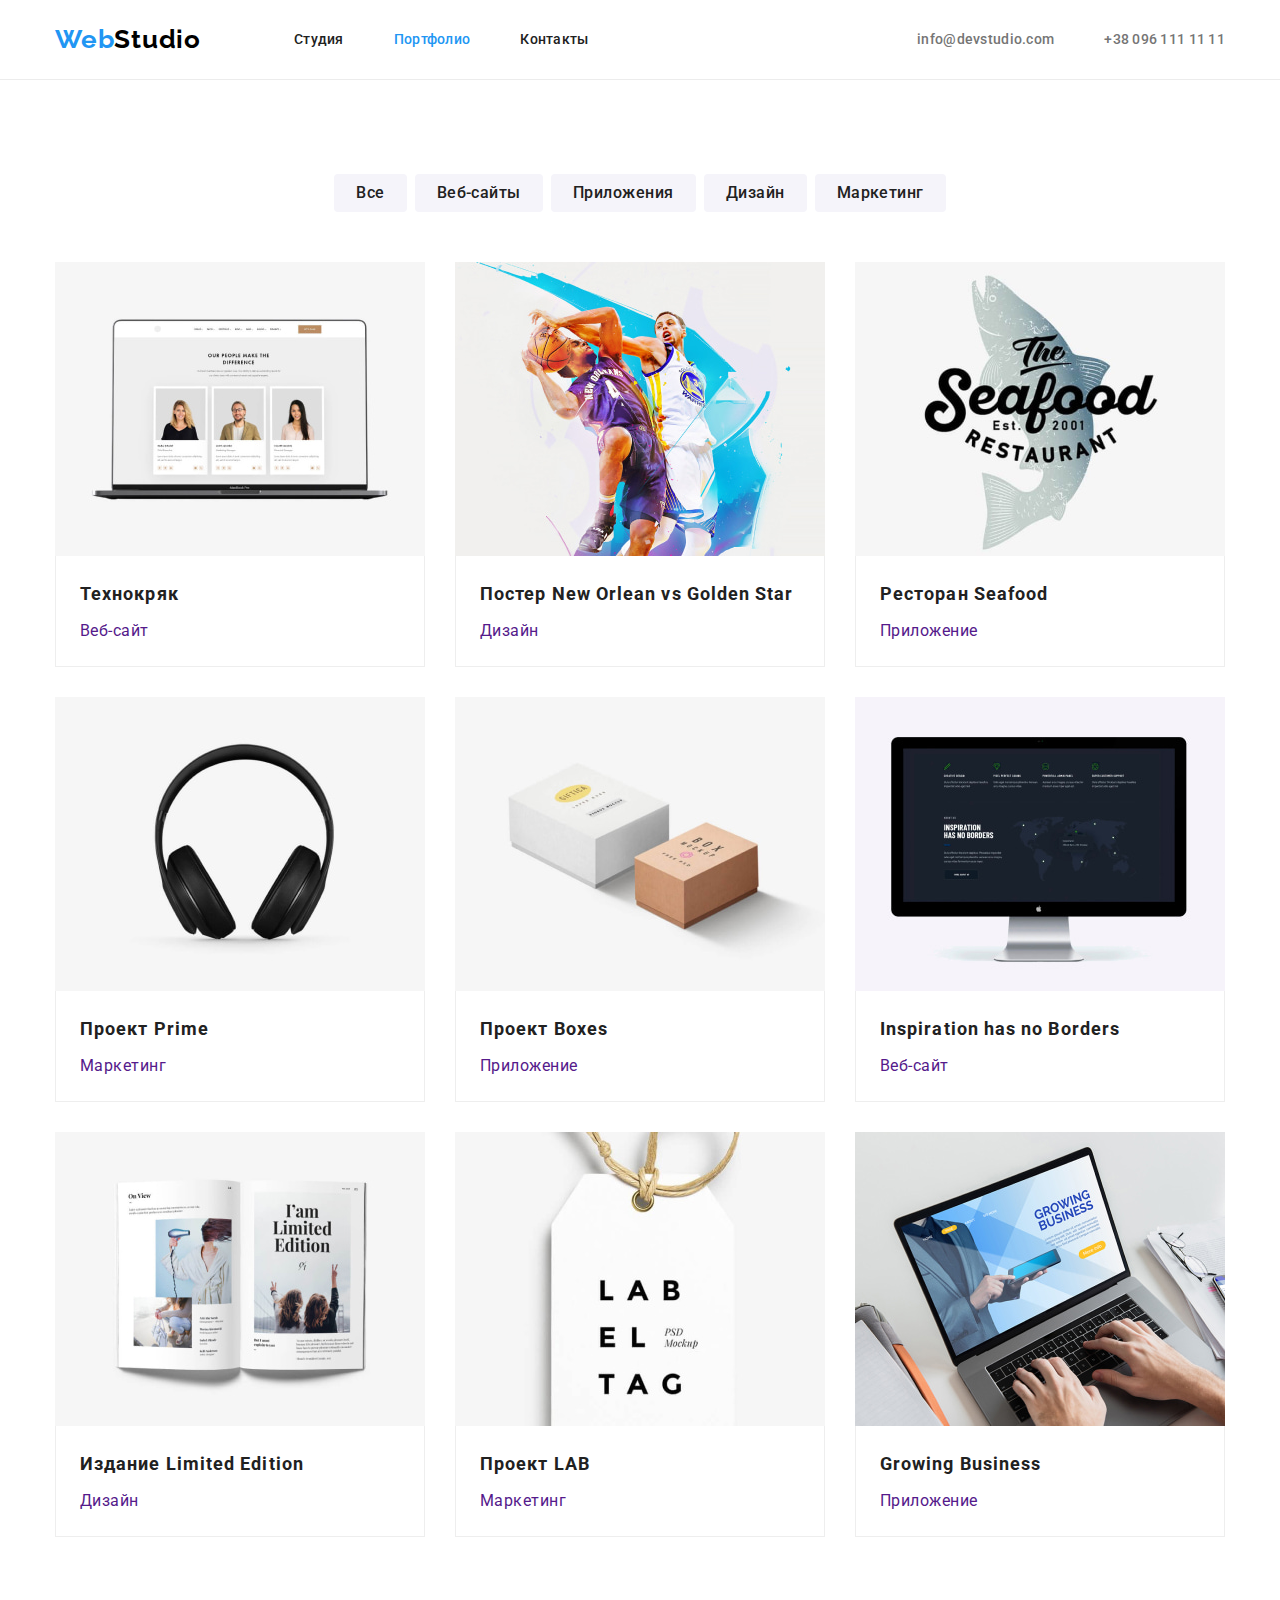
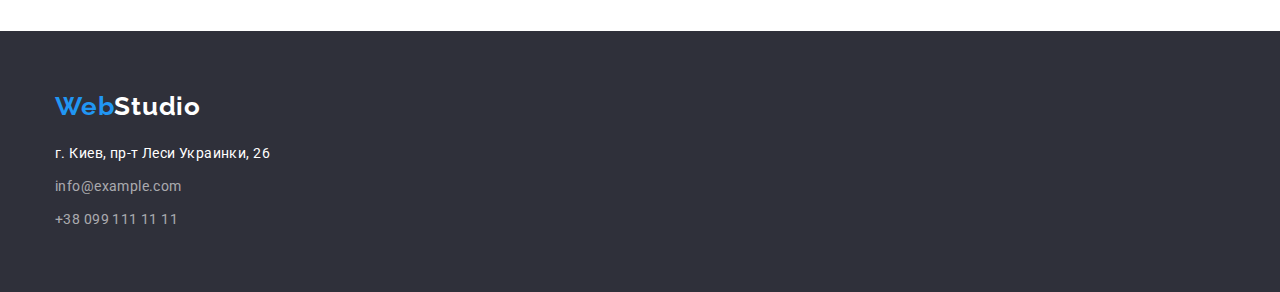
==== portfolio.html @ 21ddf2a9 "Initial commit" ====
<!DOCTYPE html>
<html lang="ru">
<head>
  <meta charset="UTF-8">
  <meta http-equiv="X-UA-Compatible" content="IE=edge">
  <meta name="viewport" content="width=device-width, initial-scale=1.0">
  <title>WebStudio</title>
  <link rel="preconnect" href="https://fonts.googleapis.com">
  <link rel="preconnect" href="https://fonts.gstatic.com" crossorigin>
  <link href="https://fonts.googleapis.com/css2?family=Raleway:wght@700&family=Roboto:wght@400;500;700;900&display=swap" rel="stylesheet">
  <link rel="stylesheet" href="https://cdn.jsdelivr.net/npm/modern-normalize@1.1.0/modern-normalize.min.css">
  <link rel="stylesheet" href="./css/styles.css">
</head>
<body>
  <!-- Header -->
  <header class="header">
    <div class="container">
      <a class="logo link" href="index.html" lang="en">Web<span class="logo-accent">Studio</span></a>
      <nav class="nav">
        <ul class="nav-list list">
          <li class="nav-item">
            <a class="nav-link link" href="index.html">Студия</a>
          </li>

          <li class="nav-item">
            <a class="nav-link link current" href="portfolio.html">Портфолио</a>
          </li>

          <li class="nav-item">
            <a class="nav-link link" href="">Контакты</a>
          </li>
        </ul>
      </nav>
      <ul class="auth-list list">
        <li class="auth-item">
          <a class="auth-link link" href="mailto:info@devstudio.com">info@devstudio.com</a>
        </li>

        <li class="auth-item">
          <a class="auth-link link" href="tel:+380961111111">+38 096 111 11 11</a>
        </li>
      </ul>
    </div>
  </header>
  <main class="main">        
    <!-- Portfolio -->
    <section class="portfolio section">
      <div class="container">
        <h1 class="visually-hidden">Портфолио</h1>
        <ul class="filter-list list">
          <li class="filter-item">
            <button class="filter-btn" type="button">Все</button>
          </li>
          <li class="filter-item">
            <button class="filter-btn" type="button">Веб-сайты</button>
          </li>
          <li class="filter-item">
            <button class="filter-btn" type="button">Приложения</button>
          </li>
          <li class="filter-item">
            <button class="filter-btn" type="button">Дизайн</button>
          </li>
          <li class="filter-item">
            <button class="filter-btn" type="button">Маркетинг</button>
          </li>
        </ul>
        <ul class="card-list list">
          <li class="card-item">
            <a class="card-link link" href="">
              <img src="./images/portfolio/card-1.jpg" alt="Технокряк" width="370" height="294">
              <div class="card-content">
                <h2 class="card-tittle">Технокряк</h2>
                <p class="card-description">Веб-сайт</p>
              </div>
            </a>
          </li>

          <li class="card-item">
            <a class="card-link link" href="">
              <img class="card-img" src="./images/portfolio/card-2.jpg" alt="Постер New Orlean vs Golden Star" width="370" height="294">
              <div class="card-content">
                <h2 class="card-tittle">Постер New Orlean vs Golden Star</h2>
                <p class="card-description">Дизайн</p>
              </div>
            </a>
          </li>
          
          <li class="card-item">
            <a class="card-link link" href="">
              <img class="card-img" src="./images/portfolio/card-3.jpg" alt="Ресторан Seafood" width="370" height="294">
              <div class="card-content">
                <h2 class="card-tittle">Ресторан Seafood</h2>
                <p class="card-description">Приложение</p>
              </div>
            </a>
          </li>
          
          <li class="card-item">
            <a class="card-link link" href="">
              <img class="card-img" src="./images/portfolio/card-4.jpg" alt="Проект Prime" width="370" height="294">
              <div class="card-content">
                <h2 class="card-tittle">Проект Prime</h2>
                <p class="card-description">Маркетинг</p>
              </div>
            </a>           
          </li>
          
          <li class="card-item">
            <a class="card-link link" href="">
              <img class="card-img" src="./images/portfolio/card-5.jpg" alt="Проект Boxes" width="370" height="294">
              <div class="card-content">
                <h2 class="card-tittle">Проект Boxes</h2>
                <p class="card-description">Приложение</p>
              </div>
            </a>
          </li>
          
          <li class="card-item">
            <a class="card-link link" href="">
              <img class="card-img" src="./images/portfolio/card-6.jpg" alt="Inspiration has no Borders" width="370" height="294">
              <div class="card-content">
                <h2 class="card-tittle">Inspiration has no Borders</h2>
                <p class="card-description">Веб-сайт</p>
              </div>
            </a>
          </li>
          
          <li class="card-item">
            <a class="card-link link" href="">
              <img class="card-img" src="./images/portfolio/card-7.jpg" alt="Издание Limited Edition" width="370" height="294">
              <div class="card-content">
                <h2 class="card-tittle">Издание Limited Edition</h2>
                <p class="card-description">Дизайн</p>
              </div>
            </a>
          </li>
          
          <li class="card-item">
            <a class="card-link link" href="">
              <img class="card-img" src="./images/portfolio/card-8.jpg" alt="Проект LAB" width="370" height="294">
              <div class="card-content">
                <h2 class="card-tittle">Проект LAB</h2>
                <p class="card-description">Маркетинг</p>
              </div>
            </a>
            
          </li>
          
          <li class="card-item">
            <a class="card-link link" href="">
              <img class="card-img" src="./images/portfolio/card-9.jpg" alt="Growing Business" width="370" height="294">
              <div class="card-content">
                <h2 class="card-tittle">Growing Business</h2>
                <p class="card-description">Приложение</p>
              </div>
            </a>
          </li>
        </ul>
      </div>
    </section>
  </main>
  <!-- Footer -->
  <footer class="footer">
    <div class="container">
      <a class="logo link" href="index.html" lang="en">Web<span class="logo-accent">Studio</span></a>
      <address class="address">
        <ul class="footer-list list">
          <li class="address-item">
            <a class="place-link link" href="https://goo.gl/maps/dYwiUaZfXupy1MFT8" target="_blank" rel="noopener nofollow noreferrer">г. Киев, пр-т Леси Украинки, 26</a>
          </li>
          <li class="address-item">
            <a class="address-link link" href="mailto:info@example.com">info@example.com</a>
          </li>
          <li class="address-item">
            <a class="address-link link" href="tel:+380991111111">+38 099 111 11 11</a>
          </li>
        </ul>
      </address>
    </div>
  </footer>
</body>
</html>
---- css/styles.css ----
:root {
  /* Шрифти */
  --main-font: 'Roboto', sans-serif;
  --sacondary-font: 'Raleway', sans-serif;

  --logo-color: #000000;
  --accent-color: #2196F3;
  --btn-accent-color: #188CE8;
  --card-bg-color: #EEEEEE;

  /* Світла тема тексту */
  --primary-txt-light: #757575;
  --secondary-txt-light: #212121;

  /* Темна тема тексту */
  --primary-txt-dark: #FFFFFF;
  --secondary-txt-dark: rgba(255, 255, 255, 0.6);

  /* Світла тема фону */
  --primary-bg-light: #FFFFFF;
  --secondary-bg-light: #F5F4FA;

  /* Темна тема фону */
  --primary-bg-dark: #2F303A;
}

.visually-hidden {
  position: absolute;
  width: 1px;
  height: 1px;
  margin: -1px;
  border: 0;
  padding: 0;
  white-space: nowrap;
  clip-path: inset(100%);
  clip: rect(0 0 0 0);
  overflow: hidden;
}

body {
  font-family: var(--main-font);
  font-size: 14px;
  line-height: 1.71;
  letter-spacing: 0.03em;

  background-color: var(--primary-bg-light);
  color: var(--primary-txt-light);
}

h1,
h2,
h3,
h4,
h5,
h6,
p {
  margin-top: 0;
  margin-bottom: 0;
}

img {
  display: block;
  max-width: 100%;
  height: auto;
}

.list {
  padding: 0;
  margin: 0;
  list-style: none;
}

.link {
  text-decoration: none;
}

.section {
  padding-top: 94px;
  padding-bottom: 94px;
}

.container {
  width: 1200px;
  padding-left: 15px;
  padding-right: 15px;
  margin-left: auto;
  margin-right: auto;
}

/* Header */

.header {
  border-bottom: 1px solid #ECECEC;
  background-color: var(--primary-bg-light);
}

.header .container {
  display: flex;
  align-items: center;
}

.header .logo {
  margin-right: 93px;
}

.header .link {
  padding: 24px 0;
}

.logo {
  display: block;

  font-family: var(--sacondary-font);
  font-weight: 700;
  font-size: 26px;
  line-height: 1.19;
  letter-spacing: 0.03em;

  color: var(--accent-color);
}

.logo-accent {
  color: var(--logo-color);
}

.nav-list {
  display: flex;
  align-items: center;
}

.nav-item {
  margin-right: 50px;
}

.nav-item:last-child {
  margin: 0;
}

.nav-link,
.auth-link {
  font-weight: 500;
  font-size: 14px;
  line-height: 1.14;
  letter-spacing: 0.02em;
}  

.nav-link {
  color: var(--secondary-txt-light);
}

.auth-list {
  display: flex;
  align-items: center;
  margin-left: auto;
}

.auth-item {
  margin-right: 50px;
}

.auth-item:last-child {
  margin: 0;
}

.auth-link {
  color: var(--primary-txt-light);
}

.nav-link:hover,
.nav-link:focus,
.auth-link:hover,
.auth-link:focus {
  color: var(--accent-color);
}

.current {
  color: var(--accent-color);
}

.tittle {
  margin-bottom: 50px;

  font-weight: 700;
  font-size: 36px;
  line-height: 1.17;
  letter-spacing: 0.03em;
  text-align: center;

  color: var(--secondary-txt-light);
}

/* Hero */

.hero {
  padding: 200px 0;
  text-align: center;

  background-color: var(--primary-bg-dark);
}

.hero-tittle {
  width: 696px;
  margin-left: auto;
  margin-right: auto;
  margin-bottom: 30px;

  font-weight: 900;
  font-size: 44px;
  line-height: 1.36;
  letter-spacing: 0.06em;
  text-align: center;
  text-transform: uppercase;

  color: var(--primary-txt-dark);
}

.hero-btn {
  padding: 10px 32px;

  font-family: var(--main-font);
  font-weight: 700;
  font-size: 16px;
  line-height: 1.88;
  letter-spacing: 0.06em;
  align-items: center;
  text-align: center;
  cursor: pointer;
  border: none;
  
  background-color: var(--accent-color);
  color: var(--primary-txt-dark);
  box-shadow: 0px 4px 4px rgba(0, 0, 0, 0.15);
  border-radius: 4px;
}

.hero-btn:hover,
.hero-btn:focus {
  background-color: var(--btn-accent-color);
}

/* Specifics */

.specifics {
  padding-bottom: 0;
}

.feature-list {
  display: flex;
}

.feature-item:not(:last-child) {
  margin-right: 30px;
}

.feature-tittle {
  margin-bottom: 10px;

  font-weight: 700;
  font-size: 14px;
  line-height: 1.14;
  letter-spacing: 0.03em;
  text-transform: uppercase;

  color: var(--secondary-txt-light);
}

.feature-text {
  font-weight: 400;
  font-size: 14px;
  line-height: 1.71;
  letter-spacing: 0.03em;
}

/* Examples */

.examples-list {
  display: flex;
}

.examples-item:not(:last-child) {
  margin-right: 30px;
}

/* Team */

.team {
  background-color: var(--secondary-bg-light);
}

.team-list {
  display: flex;
}

.team-item {
  background: var(--primary-bg-light);

box-shadow: 0px 1px 3px rgba(0, 0, 0, 0.12), 0px 1px 1px rgba(0, 0, 0, 0.14), 0px 2px 1px rgba(0, 0, 0, 0.2);
border-radius: 0px 0px 4px 4px;
}

.team-item:not(:last-child) {
  margin-right: 30px;
}

.team-img {
  margin-bottom: 30px;
}

.team-name {
  margin-bottom: 10px;

  font-weight: 500;
  font-size: 16px;
  line-height: 1.19;
  letter-spacing: 0.03em;
  text-align: center;

  color: var(--secondary-txt-light);
}

.team-profession {
  margin-bottom: 30px;

  font-size: 16px;
  line-height: 1.19;
  letter-spacing: 0.03em;
  text-align: center;

  color: var(--primary-txt-light);
}

/* Portfolio */

.filter-list {
  display: flex;
  justify-content: center;

  margin-bottom: 50px;

}

.filter-item:not(:last-child) {
  margin-right: 8px;
}

.filter-btn {
  padding: 6px 22px;

  font-family: inherit;
  font-weight: 500;
  font-size: 16px;
  line-height: 1.62;
  letter-spacing: 0.03em;
  text-align: center;
  cursor: pointer;
  border: none;

  background-color: var(--secondary-bg-light);
  color: var(--secondary-txt-light);
  border-radius: 4px;
}

.filter-btn:hover,
.filter-btn:focus {
  background-color: var(--accent-color);
  color: var(--primary-txt-dark);
}

.card-list {
  display: flex;
  flex-wrap: wrap;
}

.card-item {
  width: calc((100% - 60px) / 3);
  margin-right: 30px;
  margin-bottom: 30px;
}

.card-item:nth-child(3n) {
  margin-right: 0;
}

.card-item:nth-last-child(-n+3) {
  margin-bottom: 0;
}

.card-link {
  display: block;
}

.card-content {
  padding: 20px 24px;
  border-left: 1px solid var(--card-bg-color);
  border-right: 1px solid var(--card-bg-color);
  border-bottom: 1px solid var(--card-bg-color);
}

.card-tittle {
  margin-bottom: 4px;

  font-weight: 700;
  font-size: 18px;
  line-height: 2;
  letter-spacing: 0.06em;

  color: var(--secondary-txt-light);
}

.card-description {
  font-size: 16px;
  line-height: 1.88;
  letter-spacing: 0.03em;
}

/* Footer */

.footer {
  padding-top: 60px;
  padding-bottom: 60px;
  
  background-color: var(--primary-bg-dark);
}

.footer .logo {
  margin-bottom: 20px;
}

.footer .logo-accent {
  color: var(--primary-txt-dark);
}

.address-item:not(:last-child) {
  margin-bottom: 9px;
}

.place-link {
  font-style: normal;
  font-weight: 400;
  font-size: 14px;
  line-height: 1.71;
  letter-spacing: 0.03em;

  color: var(--primary-txt-dark);
}

.address-link {
  font-style: normal;

  color: var(--secondary-txt-dark);
}

.place-link:hover,
.place-link:focus,
.address-link:hover,
.address-link:focus {
  color: var(--accent-color);
}
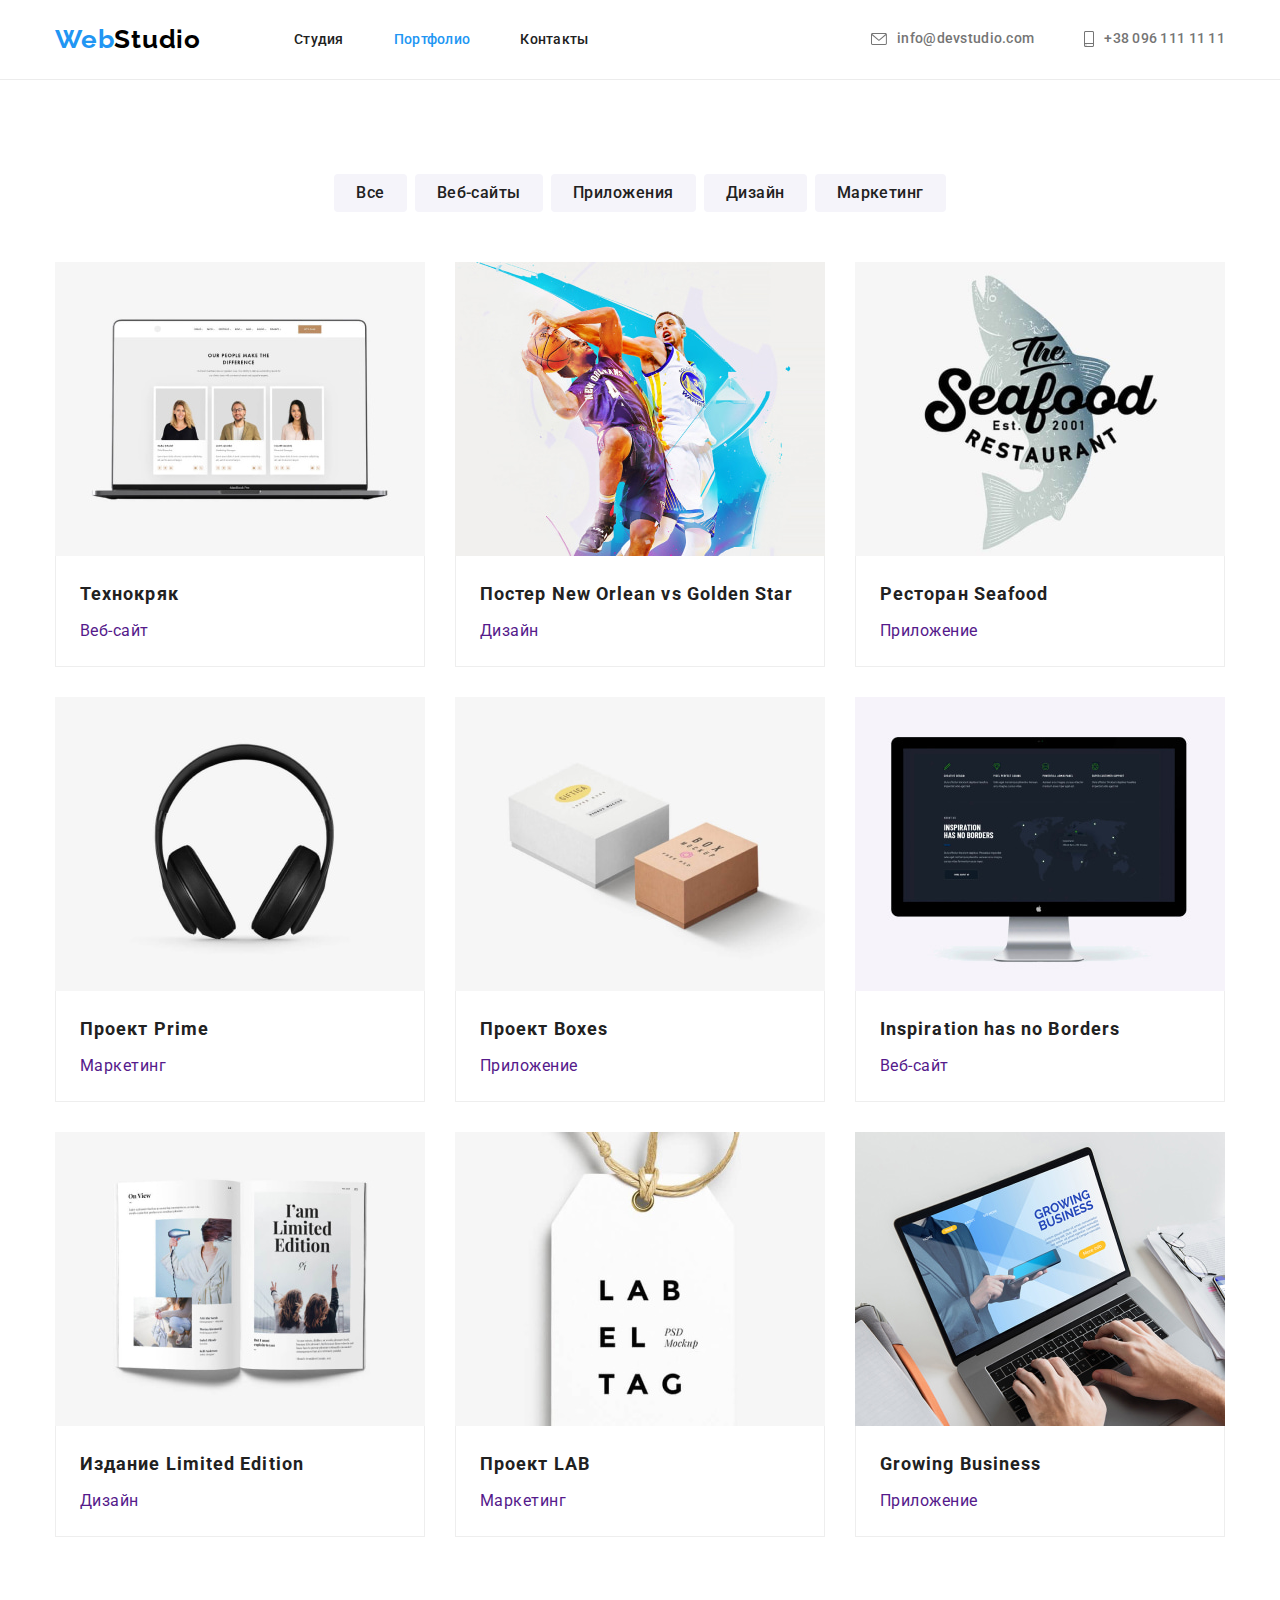
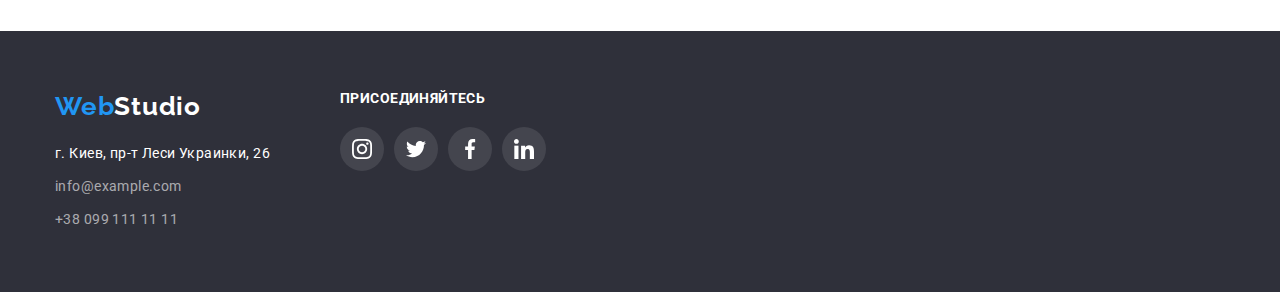
==== commit eb7602fb: "h" ====
--- a/portfolio.html
+++ b/portfolio.html
@@ -33,11 +33,21 @@
       </nav>
       <ul class="auth-list list">
         <li class="auth-item">
-          <a class="auth-link link" href="mailto:info@devstudio.com">info@devstudio.com</a>
+          <a class="auth-link link" href="mailto:info@devstudio.com">
+            <svg class="auth-icon" width="16" height="12">
+              <use href="./images/icons.svg#envelope"></use>
+            </svg>
+            info@devstudio.com
+          </a>
         </li>
-
+        
         <li class="auth-item">
-          <a class="auth-link link" href="tel:+380961111111">+38 096 111 11 11</a>
+          <a class="auth-link link" href="tel:+380961111111">
+            <svg class="auth-icon" width="10" height="16">
+              <use href="./images/icons.svg#smartphone"></use>
+            </svg>
+            +38 096 111 11 11
+          </a>
         </li>
       </ul>
     </div>
@@ -161,21 +171,58 @@
   </main>
   <!-- Footer -->
   <footer class="footer">
-    <div class="container">
-      <a class="logo link" href="index.html" lang="en">Web<span class="logo-accent">Studio</span></a>
-      <address class="address">
-        <ul class="footer-list list">
-          <li class="address-item">
-            <a class="place-link link" href="https://goo.gl/maps/dYwiUaZfXupy1MFT8" target="_blank" rel="noopener nofollow noreferrer">г. Киев, пр-т Леси Украинки, 26</a>
-          </li>
-          <li class="address-item">
-            <a class="address-link link" href="mailto:info@example.com">info@example.com</a>
-          </li>
-          <li class="address-item">
-            <a class="address-link link" href="tel:+380991111111">+38 099 111 11 11</a>
-          </li>
-        </ul>
-      </address>
+    <div class="container footer-container">
+      <div class="footer-address">
+        <a class="logo link" href="index.html" lang="en">Web<span class="logo-accent">Studio</span></a>
+        <address class="address">
+          <ul class="footer-list list">
+            <li class="address-item">
+              <a class="place-link link" href="https://goo.gl/maps/dYwiUaZfXupy1MFT8" target="_blank" rel="noopener nofollow noreferrer">г. Киев, пр-т Леси Украинки, 26</a>
+            </li>
+  
+            <li class="address-item">
+              <a class="address-link link" href="mailto:info@example.com">info@example.com</a>
+            </li>
+  
+            <li class="address-item">
+              <a class="address-link link" href="tel:+380991111111">+38 099 111 11 11</a>
+            </li>
+          </ul>
+        </address>
+      </div>
+      <div class="footer-socials">
+        <p class="footer-socials-tittle">присоединяйтесь</p>
+        <ul class="footer-socials-list list">
+          <li class="socials-item">
+            <a class="socials-link link" href="" target="_blank" rel="noopener noreferrer">
+              <svg class="socials-icon" width="20" height="20">
+                <use href="./images/icons.svg#instagram"></use>
+              </svg>
+            </a>
+          </li>
+          <li class="socials-item">
+            <a class="socials-link link" href="" target="_blank" rel="noopener noreferrer">
+              <svg class="socials-icon" width="20" height="20">
+                <use href="./images/icons.svg#twitter"></use>
+              </svg>
+            </a>
+          </li>
+          <li class="socials-item">
+            <a class="socials-link link" href="" target="_blank" rel="noopener noreferrer">
+              <svg class="socials-icon" width="20" height="20">
+                <use href="./images/icons.svg#facebook"></use>
+              </svg>
+            </a>
+          </li>
+          <li class="socials-item">
+            <a class="socials-link link" href="" target="_blank" rel="noopener noreferrer">
+              <svg class="socials-icon" width="20" height="20">
+                <use href="./images/icons.svg#linkedin"></use>
+              </svg>
+            </a>
+          </li>
+        </ul>
+      </div>
     </div>
   </footer>
 </body>
--- a/css/styles.css
+++ b/css/styles.css
@@ -7,6 +7,9 @@
   --accent-color: #2196F3;
   --btn-accent-color: #188CE8;
   --card-bg-color: #EEEEEE;
+  --icon-color: #AFB1B8;
+  --bg-hero: #C4C4C4;
+  --footer-bg-color: rgba(255, 255, 255, 0.1);
 
   /* Світла тема тексту */
   --primary-txt-light: #757575;
@@ -163,7 +166,15 @@
 }
 
 .auth-link {
+  display: flex;
+  align-items: center;
+
   color: var(--primary-txt-light);
+}
+
+.auth-icon {
+  margin-right: 10px;
+  fill: currentColor;
 }
 
 .nav-link:hover,
@@ -192,10 +203,15 @@
 /* Hero */
 
 .hero {
+  max-width: 1600px;
   padding: 200px 0;
   text-align: center;
 
-  background-color: var(--primary-bg-dark);
+  background-color: var(--bg-hero);
+  background-image: url(../images/hero/bg-hero.png);
+  background-position: center;
+  background-size: cover;
+  background-repeat: no-repeat;
 }
 
 .hero-tittle {
@@ -248,8 +264,22 @@
   display: flex;
 }
 
+.feature-item {
+  flex-basis: calc((100% - 90px) / 4);
+}
+
 .feature-item:not(:last-child) {
   margin-right: 30px;
+}
+
+.specifics-wrapper {
+  margin-bottom: 30px;
+  padding: 25px 0;
+
+  text-align: center;
+
+  background-color: var(--secondary-bg-light);
+  border-radius: 4px;
 }
 
 .feature-tittle {
@@ -302,8 +332,12 @@
   margin-right: 30px;
 }
 
-.team-img {
+/* .team-img {
   margin-bottom: 30px;
+} */
+
+.team-content {
+  margin: 30px 0;
 }
 
 .team-name {
@@ -319,7 +353,7 @@
 }
 
 .team-profession {
-  margin-bottom: 30px;
+  margin-bottom: 16px;
 
   font-size: 16px;
   line-height: 1.19;
@@ -327,6 +361,76 @@
   text-align: center;
 
   color: var(--primary-txt-light);
+}
+
+.socials-list {
+  display: flex;
+  justify-content: center;
+
+  /* margin-bottom: 30px; */
+}
+
+.socials-link {
+  display: flex;
+  justify-content: center;
+  align-items: center;
+
+  width: 44px;
+  height: 44px;
+
+  color: var(--icon-color);
+  border-radius: 50%;
+
+}
+
+.socials-link:hover,
+.socials-link:focus {
+  background-color: var(--accent-color);
+  color: var(--primary-txt-dark);
+}
+
+.socials-icon {
+  fill: currentColor;
+}
+
+.socials-item:not(:last-child) {
+  margin-right: 10px;
+}
+
+/* Regular-customers */
+
+.regular-customers-list {
+  display: flex;
+}
+
+.regular-customers-item {
+  flex-basis: calc((100% - 150px) / 6);
+}
+
+.regular-customers-item:not(:last-child) {
+  margin-right: 30px;
+}
+
+.regular-customers-link {
+  display: flex;
+  justify-content: center;
+  align-items: center;
+
+  height: 92px;
+
+  color: var(--icon-color);
+  border: 1px solid var(--icon-color);
+  border-radius: 4px;
+}
+
+.regular-customers-link:hover,
+.regular-customers-link:focus {
+  color: var(--accent-color);
+  border-color: var(--accent-color);
+}
+
+.regular-customers-icon {
+  fill: currentColor;
 }
 
 /* Portfolio */
@@ -364,6 +468,7 @@
 .filter-btn:focus {
   background-color: var(--accent-color);
   color: var(--primary-txt-dark);
+  box-shadow: 0px 3px 1px rgba(0, 0, 0, 0.1), 0px 1px 2px rgba(0, 0, 0, 0.08), 0px 2px 2px rgba(0, 0, 0, 0.12);
 }
 
 .card-list {
@@ -388,6 +493,12 @@
 .card-link {
   display: block;
 }
+
+.card-link:hover,
+.card-link:focus {
+  box-shadow: 0px 1px 1px rgba(0, 0, 0, 0.12), 0px 4px 4px rgba(0, 0, 0, 0.06), 1px 4px 6px rgba(0, 0, 0, 0.16);
+}
+
 
 .card-content {
   padding: 20px 24px;
@@ -422,6 +533,14 @@
   background-color: var(--primary-bg-dark);
 }
 
+.footer-container {
+  display: flex;
+}
+
+.footer-address {
+  margin-right: 70px;
+}
+
 .footer .logo {
   margin-bottom: 20px;
 }
@@ -457,4 +576,31 @@
   color: var(--accent-color);
 }
 
-
+.footer-socials-tittle {
+  margin-bottom: 20px;
+
+  font-style: normal;
+  font-weight: 700;
+  font-size: 14px;
+  line-height: 1.14;
+  letter-spacing: 0.03em;
+  text-transform: uppercase;
+
+  color: var(--primary-txt-dark);
+}
+
+.footer-socials-list {
+  display: flex;
+}
+
+.footer .socials-link {
+  background-color: var(--footer-bg-color);
+  color: var(--primary-txt-dark);
+}
+
+.footer .socials-link:hover,
+.footer .socials-link:focus {
+  background-color: var(--accent-color);
+}
+
+
